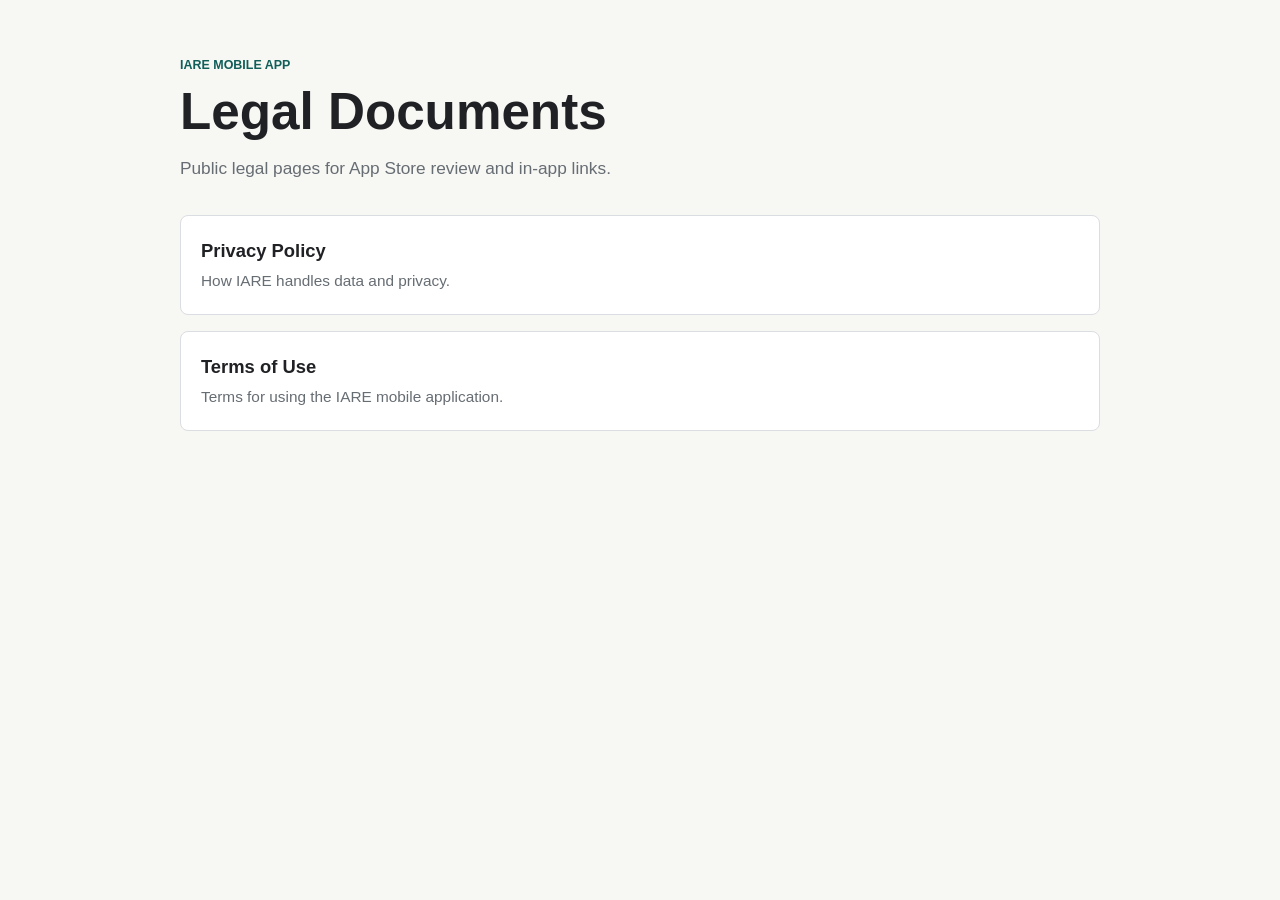
==== index.html @ 89f0c9b0 "add: base setup for legal pages" ====
<!doctype html>
<html lang="en">
<head>
  <meta charset="utf-8">
  <meta name="viewport" content="width=device-width, initial-scale=1">
  <title>IARE Legal</title>
  <meta name="description" content="Legal documents for the IARE mobile application.">
  <link rel="stylesheet" href="styles.css">
</head>
<body>
  <main class="page">
    <header class="hero">
      <p class="eyebrow">IARE Mobile App</p>
      <h1>Legal Documents</h1>
      <p class="lede">Public legal pages for App Store review and in-app links.</p>
    </header>

    <section class="links" aria-label="Legal document links">
      <a class="document-link" href="privacy.html">
        <span>Privacy Policy</span>
        <small>How IARE handles data and privacy.</small>
      </a>
      <a class="document-link" href="terms.html">
        <span>Terms of Use</span>
        <small>Terms for using the IARE mobile application.</small>
      </a>
    </section>
  </main>
</body>
</html>
---- styles.css ----
:root {
  color-scheme: light;
  --background: #f7f7f4;
  --surface: #ffffff;
  --text: #202124;
  --muted: #666d73;
  --border: #dadde1;
  --accent: #0f766e;
  --accent-dark: #115e59;
}

* {
  box-sizing: border-box;
}

body {
  margin: 0;
  background: var(--background);
  color: var(--text);
  font-family: -apple-system, BlinkMacSystemFont, "Segoe UI", sans-serif;
  line-height: 1.6;
}

a {
  color: var(--accent-dark);
}

.page {
  width: min(920px, calc(100% - 32px));
  margin: 0 auto;
  padding: 56px 0;
}

.hero {
  margin-bottom: 32px;
}

.eyebrow {
  margin: 0 0 8px;
  color: var(--accent-dark);
  font-size: 0.78rem;
  font-weight: 700;
  letter-spacing: 0;
  text-transform: uppercase;
}

h1 {
  margin: 0;
  font-size: clamp(2rem, 4vw, 3.5rem);
  line-height: 1.08;
}

.lede {
  max-width: 640px;
  margin: 16px 0 0;
  color: var(--muted);
  font-size: 1.08rem;
}

.links {
  display: grid;
  gap: 16px;
}

.document-link {
  display: grid;
  gap: 4px;
  padding: 20px;
  border: 1px solid var(--border);
  border-radius: 8px;
  background: var(--surface);
  color: var(--text);
  text-decoration: none;
}

.document-link:hover {
  border-color: var(--accent);
}

.document-link span {
  font-size: 1.15rem;
  font-weight: 700;
}

.document-link small {
  color: var(--muted);
  font-size: 0.96rem;
}

.top-nav {
  display: flex;
  flex-wrap: wrap;
  gap: 16px;
  margin-bottom: 40px;
}

.top-nav a {
  font-weight: 700;
  text-decoration: none;
}

.document article {
  padding: 32px;
  border: 1px solid var(--border);
  border-radius: 8px;
  background: var(--surface);
}

.updated {
  margin: 12px 0 32px;
  color: var(--muted);
}

.placeholder {
  padding: 16px;
  border-left: 4px solid var(--accent);
  background: #eef7f5;
  color: var(--text);
}

@media (max-width: 640px) {
  .page {
    width: min(100% - 24px, 920px);
    padding: 32px 0;
  }

  .document article {
    padding: 22px;
  }
}
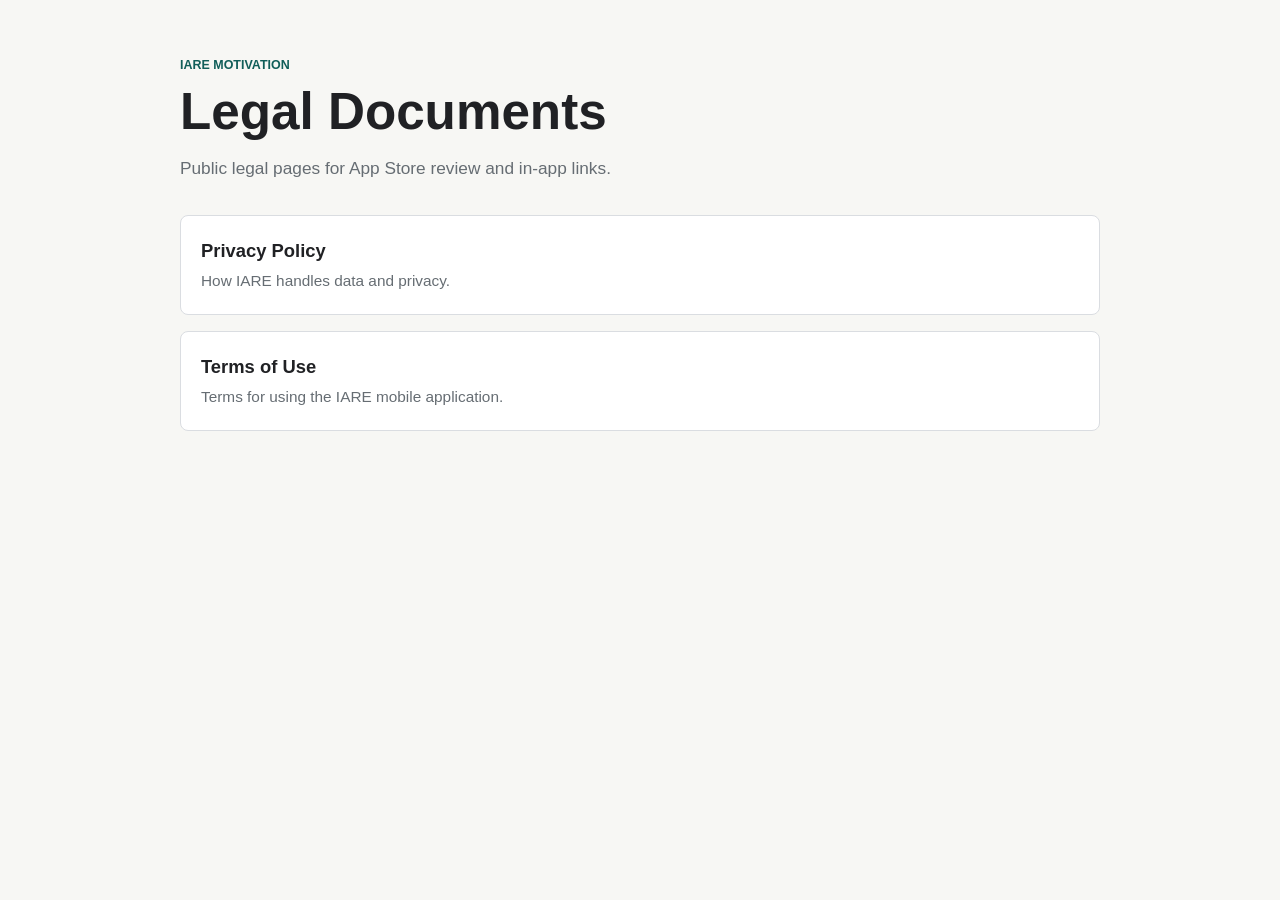
==== commit d6cd35f4: "add: privacy policy content" ====
--- a/index.html
+++ b/index.html
@@ -3,14 +3,14 @@
 <head>
   <meta charset="utf-8">
   <meta name="viewport" content="width=device-width, initial-scale=1">
-  <title>IARE Legal</title>
-  <meta name="description" content="Legal documents for the IARE mobile application.">
+  <title>IARE Motivation Legal</title>
+  <meta name="description" content="Legal documents for the IARE Motivation mobile application.">
   <link rel="stylesheet" href="styles.css">
 </head>
 <body>
   <main class="page">
     <header class="hero">
-      <p class="eyebrow">IARE Mobile App</p>
+      <p class="eyebrow">IARE Motivation</p>
       <h1>Legal Documents</h1>
       <p class="lede">Public legal pages for App Store review and in-app links.</p>
     </header>
--- a/styles.css
+++ b/styles.css
@@ -100,10 +100,31 @@
 }
 
 .document article {
+  max-width: 760px;
+  margin: 0 auto;
   padding: 32px;
   border: 1px solid var(--border);
   border-radius: 8px;
   background: var(--surface);
+}
+
+.document h2 {
+  margin: 32px 0 10px;
+  font-size: 1.2rem;
+  line-height: 1.3;
+}
+
+.document p {
+  margin: 0 0 16px;
+}
+
+.document ul {
+  margin: 0 0 18px;
+  padding-left: 24px;
+}
+
+.document li {
+  margin: 0 0 8px;
 }
 
 .updated {
